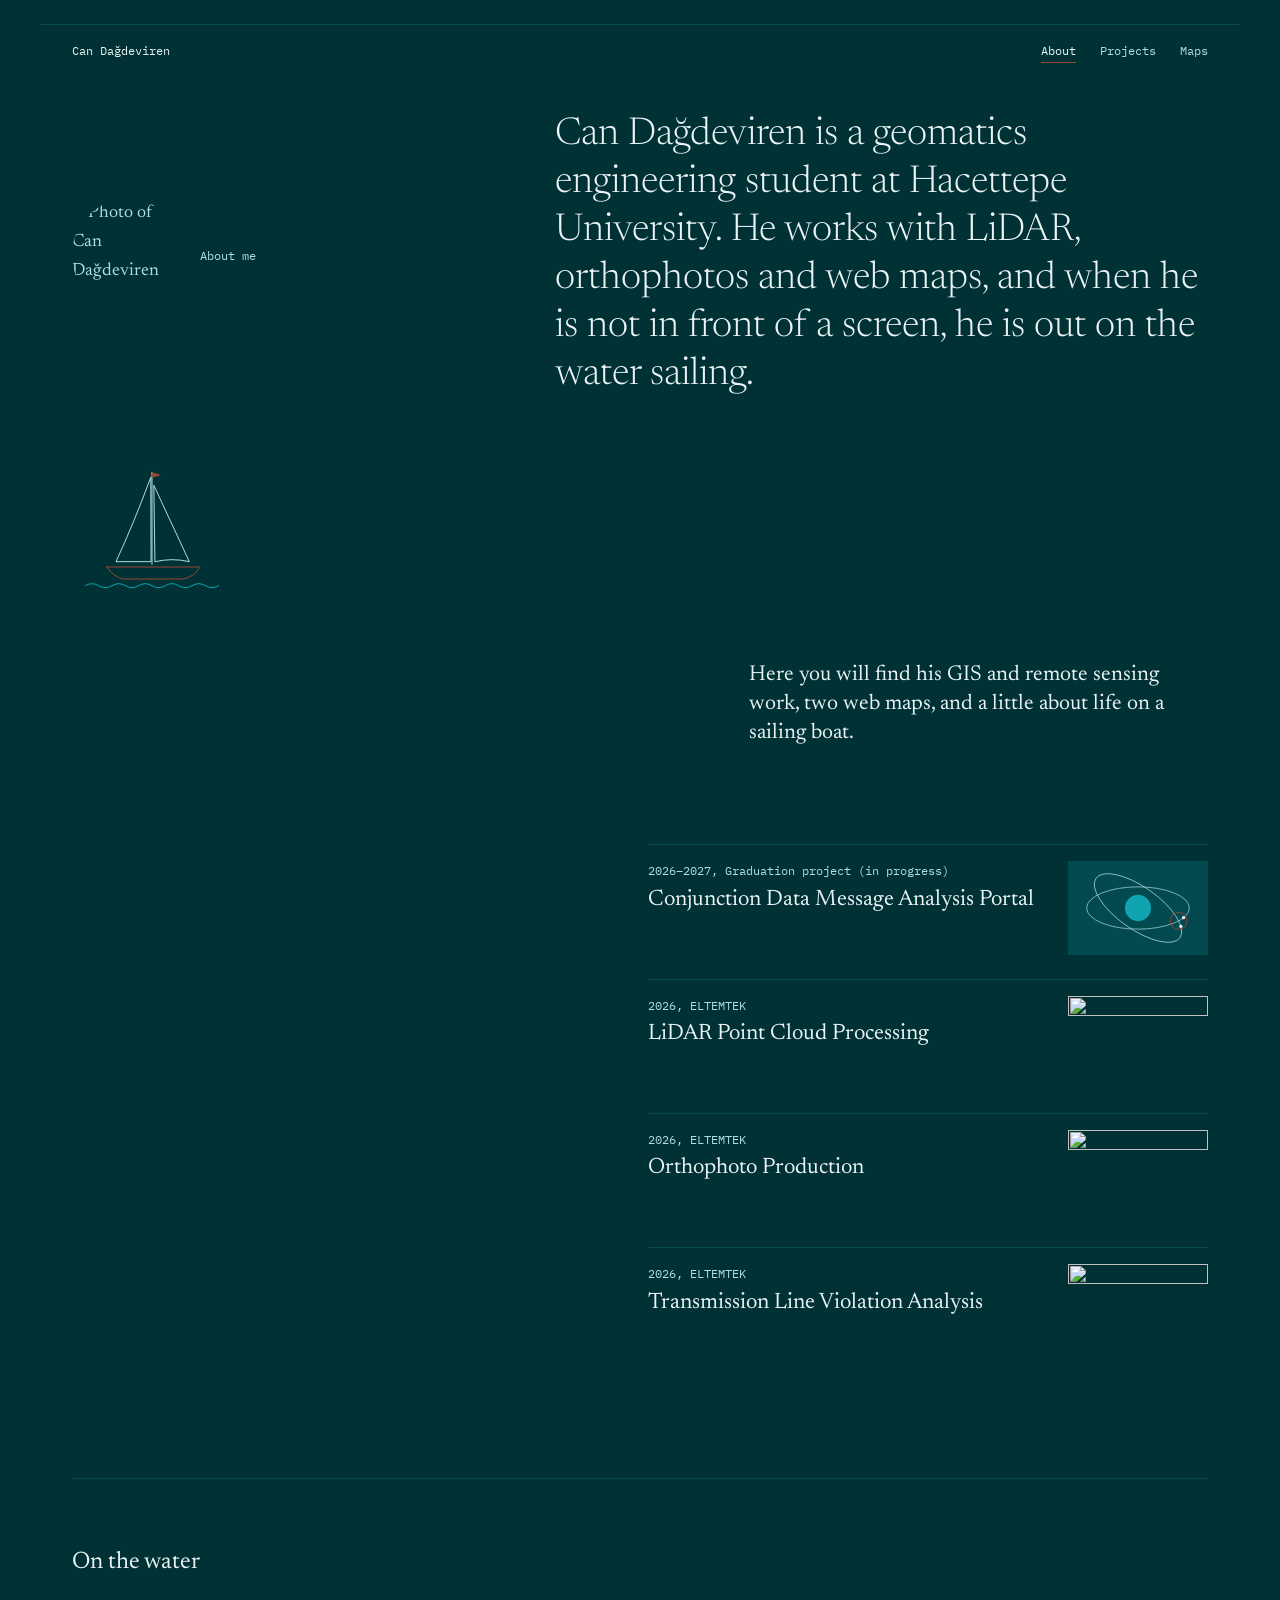
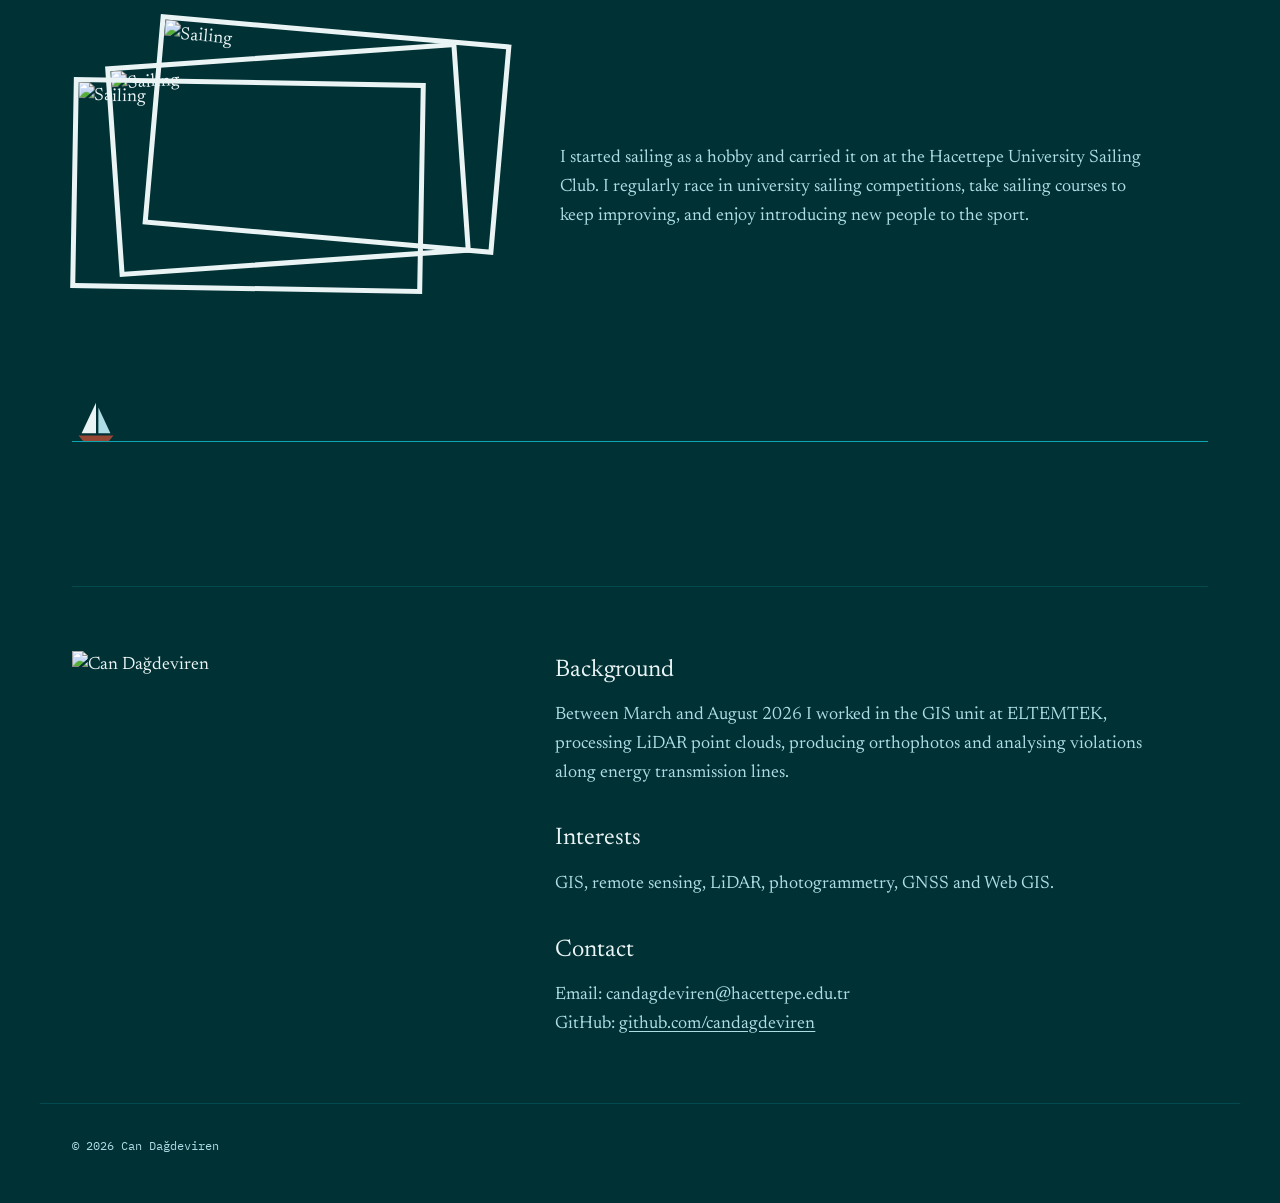
==== index.html @ e2481295 "final touches" ====
<!DOCTYPE html>
<html lang="en">
<head>
  <meta charset="UTF-8">
  <meta name="viewport" content="width=device-width, initial-scale=1.0">
  <title>Can Dağdeviren</title>
  <link rel="preconnect" href="https://fonts.googleapis.com">
  <link rel="preconnect" href="https://fonts.gstatic.com" crossorigin>
  <link href="https://fonts.googleapis.com/css2?family=IBM+Plex+Mono&family=Newsreader:opsz,wght@6..72,200..800&display=swap" rel="stylesheet">
  <link rel="stylesheet" href="css/style.css">
</head>
<body>
  <header class="site-header">
    <a href="index.html" class="logo">Can Dağdeviren</a>
    <nav>
      <a href="index.html" class="active">About</a>
      <a href="projects.html">Projects</a>
      <a href="maps.html">Maps</a>
    </nav>
  </header>

  <main>
    <section class="intro">
      <h1 class="statement">Can Dağdeviren is a geomatics engineering student at Hacettepe
        University. He works with LiDAR, orthophotos and web maps, and when he is not
        in front of a screen, he is out on the water sailing.</h1>

      <a href="#background" class="intro-avatar">
        <img src="images/me.jpg" alt="Photo of Can Dağdeviren">
        <span class="label">About me</span>
      </a>

      <a href="#sailing" class="intro-sail" aria-label="Go to On the water">
        <svg viewBox="0 0 240 200" aria-hidden="true">
          <g fill="none" stroke="#AFDDE5" stroke-width="1.5" stroke-linejoin="round" stroke-linecap="round">
            <line x1="120" y1="14" x2="120" y2="152"/>
            <path d="M118 22 Q 92 92 66 148 L118 148 Z"/>
            <path d="M123 34 L176 148 Q 150 142 125 148 Z"/>
            <path d="M52 156 H192 Q 182 172 166 174 H76 Q 62 170 52 156 Z" stroke="#964734"/>
            <path d="M20 184 q 10 -6 20 0 t 20 0 t 20 0 t 20 0 t 20 0 t 20 0 t 20 0 t 20 0 t 20 0 t 20 0" stroke="#0FA4AF"/>
          </g>
          <path d="M120 14 L134 18 L120 22 Z" fill="#964734"/>
        </svg>
      </a>

      <p class="intro-note">Here you will find his GIS and remote sensing work,
        two web maps, and a little about life on a sailing boat.</p>
    </section>

    <section class="work">
      <a href="projects.html" class="work-item">
        <div>
          <p class="label">2026–2027, Graduation project (in progress)</p>
          <h3>Conjunction Data Message Analysis Portal</h3>
        </div>
        <img src="images/cdm.svg" alt="">
      </a>
      <a href="projects.html" class="work-item">
        <div>
          <p class="label">2026, ELTEMTEK</p>
          <h3>LiDAR Point Cloud Processing</h3>
        </div>
        <img src="images/lidar.jpg" alt="">
      </a>
      <a href="projects.html" class="work-item">
        <div>
          <p class="label">2026, ELTEMTEK</p>
          <h3>Orthophoto Production</h3>
        </div>
        <img src="images/ortho.jpg" alt="">
      </a>
      <a href="projects.html" class="work-item">
        <div>
          <p class="label">2026, ELTEMTEK</p>
          <h3>Transmission Line Violation Analysis</h3>
        </div>
        <img src="images/violation.jpg" alt="">
      </a>
    </section>

    <section class="sailing" id="sailing">
      <h2>On the water</h2>
      <div class="sailing-row">
        <div class="photo-stack">
          <img src="images/yelken-3.jpg" alt="Sailing" tabindex="0">
          <img src="images/yelken-2.jpg" alt="Sailing" tabindex="0">
          <img src="images/sail-1.jpg" alt="Sailing" tabindex="0">
        </div>
        <p>I started sailing as a hobby and carried it on at the Hacettepe University
           Sailing Club. I regularly race in university sailing competitions, take
           sailing courses to keep improving, and enjoy introducing new people to the sport.</p>
      </div>
      <div class="waterline" aria-hidden="true">
        <div class="boat">
          <svg viewBox="0 0 60 60">
            <path d="M30 6 L30 44 L12 44 Z" fill="#EAF4F4"/>
            <path d="M33 12 L33 44 L48 44 Z" fill="#AFDDE5"/>
            <path d="M8 47 H52 L46 54 H14 Z" fill="#964734"/>
          </svg>
        </div>
      </div>
    </section>

    <section class="about" id="about">
      <img src="images/me.jpg" alt="Can Dağdeviren" class="about-photo">
      <div class="about-text">
        <div id="background">
          <h2>Background</h2>
          <p>Between March and August 2026 I worked in the GIS unit at ELTEMTEK,
             processing LiDAR point clouds, producing orthophotos and analysing
             violations along energy transmission lines.</p>
        </div>
        <div>
          <h2>Interests</h2>
          <p>GIS, remote sensing, LiDAR, photogrammetry, GNSS and Web GIS.</p>
        </div>
        <div>
          <h2>Contact</h2>
          <p>Email: candagdeviren@hacettepe.edu.tr<br>
             GitHub: <a href="https://github.com/candagdeviren">github.com/candagdeviren</a></p>
        </div>
      </div>
    </section>
  </main>

  <footer>© 2026 Can Dağdeviren</footer>
</body>
</html>
---- css/style.css ----
:root {
  html { scroll-behavior: smooth; }
  --sea: #003135;
  --rule: #024950;
  --foam: #EAF4F4;
  --spray: #AFDDE5;
  --lagoon: #0FA4AF;
  --hull: #964734;
  --serif: "Newsreader", Georgia, serif;
  --mono: "IBM Plex Mono", ui-monospace, monospace;
}

* { box-sizing: border-box; margin: 0; padding: 0; }
body { background: var(--sea); color: var(--foam); font-family: var(--serif); font-size: 1.125rem; line-height: 1.6; }
img { display: block; max-width: 100%; }
a { color: var(--spray); text-underline-offset: 3px; }
a:hover { color: var(--lagoon); }
:focus-visible { outline: 2px solid var(--lagoon); outline-offset: 3px; }

/* Ortak kenar boşlukları */
.site-header, main, footer { max-width: 1200px; margin: 0 auto; padding-inline: 2rem; }

/* Header */
.site-header {
  display: flex; justify-content: space-between; margin-top: 1.5rem; padding-block: 1rem;
  border-top: 1px solid var(--rule); font-family: var(--mono); font-size: 0.75rem;
}
.logo { color: var(--foam); text-decoration: none; }
.site-header nav { display: flex; gap: 1.5rem; }
.site-header nav a { color: var(--spray); text-decoration: none; padding-bottom: 2px; border-bottom: 1px solid transparent; }
.site-header nav a:hover { color: var(--foam); }
.site-header nav a.active { color: var(--foam); border-bottom-color: var(--hull); }

/* Yazı */
h1 { font-weight: 300; font-size: clamp(2rem, 4vw, 3rem); line-height: 1.15; margin: 3rem 0 2rem; }
h2 { font-weight: 400; font-size: 1.5rem; margin-bottom: 0.75rem; }
h3 { font-weight: 400; }
.label { font-family: var(--mono); font-size: 0.75rem; color: var(--spray); }

/* Açılış ekranı */
.intro {
  display: grid; grid-template-columns: repeat(12, 1fr); column-gap: 1.5rem; row-gap: 4rem;
  min-height: 85vh; padding-block: 2rem 6rem;
}
.statement { grid-column: 6 / 13; grid-row: 1; margin: 0; font-size: clamp(1.6rem, 3vw, 2.4rem); line-height: 1.25; }
.intro-photo { grid-column: 1 / 5; grid-row: 2; width: 100%; aspect-ratio: 5 / 3; object-fit: cover; }
.intro-note { grid-column: 8 / 13; grid-row: 3; font-size: 1.35rem; line-height: 1.35; }
.intro-avatar { grid-column: 1 / 5; grid-row: 1; justify-self: start; display: inline-flex; align-items: center; gap: 1rem; text-decoration: none; }
.intro-avatar img { width: 112px; aspect-ratio: 1; border-radius: 50%; object-fit: cover; object-position: 50% 30%; transition: transform 0.3s ease; }
.intro-avatar:hover img { transform: scale(1.06); }.intro-sail { grid-column: 1 / 5; grid-row: 2; align-self: end; justify-self: start; display: block; width: 100%; max-width: 160px; }
.intro-sail svg { display: block; width: 100%; transform-origin: 50% 90%; transition: transform 0.4s ease; }
.intro-sail:hover svg { transform: rotate(-4deg); }
#sailing { scroll-margin-top: 2rem; }
#about { scroll-margin-top: 2rem; }

/* Proje listesi */
.work { max-width: 560px; margin-left: auto; padding-bottom: 6rem; }
.work-item {
  display: grid; grid-template-columns: 1fr 140px; gap: 1.5rem; padding-block: 1rem 1.5rem;
  border-top: 1px solid var(--rule); color: var(--foam); text-decoration: none;
}
.work-item h3 { font-size: 1.4rem; line-height: 1.2; margin-top: 0.4rem; }
.work-item img { width: 140px; aspect-ratio: 3 / 2; object-fit: cover; }
.work-item:hover h3 { color: var(--lagoon); }

/* Yelken bölümü ve animasyon */
.sailing { padding-block: 4rem 6rem; border-top: 1px solid var(--rule); }
.sailing p { max-width: 60ch; color: var(--spray); }
.waterline { position: relative; height: 64px; margin: 2rem 0 3rem; border-bottom: 1px solid var(--lagoon); overflow: hidden; }
.boat { position: absolute; bottom: -5px; left: 0; width: 48px; animation: sail 45s linear infinite; }
.boat svg { display: block; transform-origin: 50% 90%; animation: bob 3s ease-in-out infinite; }
@keyframes sail { from { left: -60px; } to { left: 100%; } }
@keyframes bob {
  0%, 100% { transform: rotate(-3deg); }
  50%      { transform: rotate(3deg) translateY(2px); }
}

/* Hakkımda */
.about { display: grid; grid-template-columns: repeat(12, 1fr); column-gap: 1.5rem; padding-block: 4rem; border-top: 1px solid var(--rule); }
.about-photo { grid-column: 1 / 4; width: 100%; aspect-ratio: 3 / 4; object-fit: cover; }
.about-text { grid-column: 6 / 13; display: grid; gap: 2rem; }
.about-text p { color: var(--spray); max-width: 60ch; }

footer { padding-block: 2rem 3rem; border-top: 1px solid var(--rule); font-family: var(--mono); font-size: 0.75rem; color: var(--spray); }

/* Projeler tablosu */
.table-wrap { overflow-x: auto; }
table { width: 100%; border-collapse: collapse; }
th { text-align: left; font-family: var(--mono); font-size: 0.75rem; font-weight: 400; color: var(--spray); padding: 0.75rem; border-bottom: 1px solid var(--spray); }
td { padding: 1.25rem 0.75rem; border-bottom: 1px solid var(--rule); vertical-align: top; }
td img { width: 180px; aspect-ratio: 3 / 2; object-fit: cover; }

/* Haritalar */
.map { width: 100%; height: 420px; border: 1px solid var(--rule); margin-bottom: 3rem; }

/* Hareket azaltma */
@media (prefers-reduced-motion: reduce) {
  .boat, .boat svg { animation: none; }
  .boat { left: 10%; }
}
.photo-stack { position: relative; width: 100%; max-width: 440px; aspect-ratio: 5 / 3.6; }.photo-stack img {
.sailing-row { display: grid; grid-template-columns: minmax(0, 440px) 1fr; gap: 10rem; align-items: center; margin-top: 3rem; }  position: absolute; width: 80%; aspect-ratio: 5 / 3; object-fit: cover;
  border: 5px solid var(--foam); cursor: pointer;
  transition: transform 0.3s ease;
}
.photo-stack img:nth-child(1) { top: 0;   left: 18%; transform: rotate(5deg); }
.photo-stack img:nth-child(2) { top: 8%;  left: 9%;  transform: rotate(-4deg); }
.photo-stack img:nth-child(3) { top: 16%; left: 0;   transform: rotate(1deg); }
.photo-stack img:hover,
.photo-stack img:focus-visible { z-index: 10; transform: rotate(0deg) scale(1.05); }
.photo-stack { position: relative; width: 100%; max-width: 440px; aspect-ratio: 5 / 3.6; }
.sailing-row { display: grid; grid-template-columns: minmax(0, 440px) 1fr; gap: 3rem; align-items: center; margin-top: 3rem; }
/* ...photo-stack img kuralları... */

@media (prefers-reduced-motion: reduce) {
  .boat, .boat svg { animation: none; }
  .boat { left: 10%; }  
  html { scroll-behavior: auto; }
}
  

.sailing-row { display: grid; grid-template-columns: minmax(0, 440px) 1fr; gap: 3rem; align-items: center; margin-top: 3rem; }

@media (max-width: 760px) {
  .sailing-row { grid-template-columns: 1fr; }
  .site-header { flex-direction: column; gap: 0.75rem; }
  .intro, .about { grid-template-columns: 1fr; row-gap: 2.5rem; min-height: 0; }
  .statement, .intro-photo, .intro-note, .about-photo, .about-text { grid-column: 1; grid-row: auto; }
  .work-item { grid-template-columns: 1fr 100px; }
  .work-item img { width: 100px; }
  .sailing-row { grid-template-columns: 1fr; }
    .intro-avatar { grid-column: 1; grid-row: auto; }
      .intro-sail { grid-column: 1; grid-row: auto; max-width: 160px; }
}
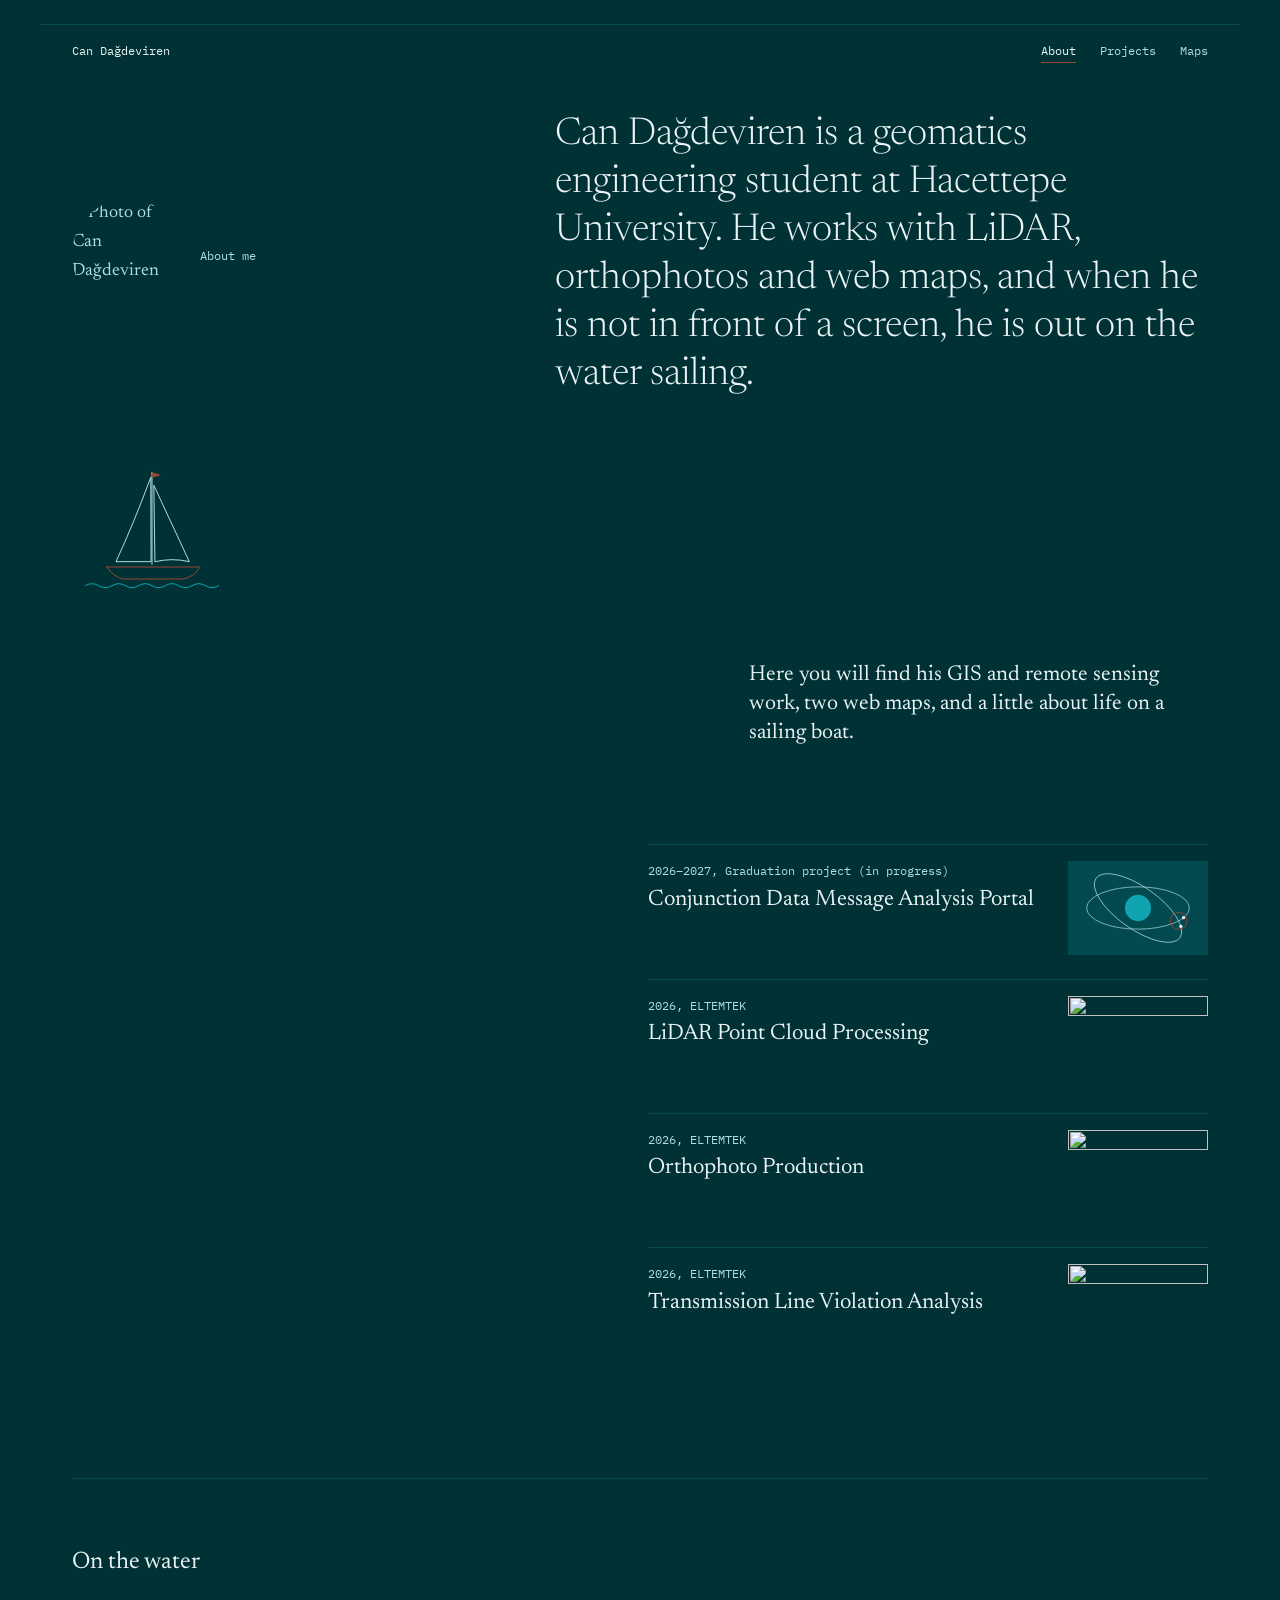
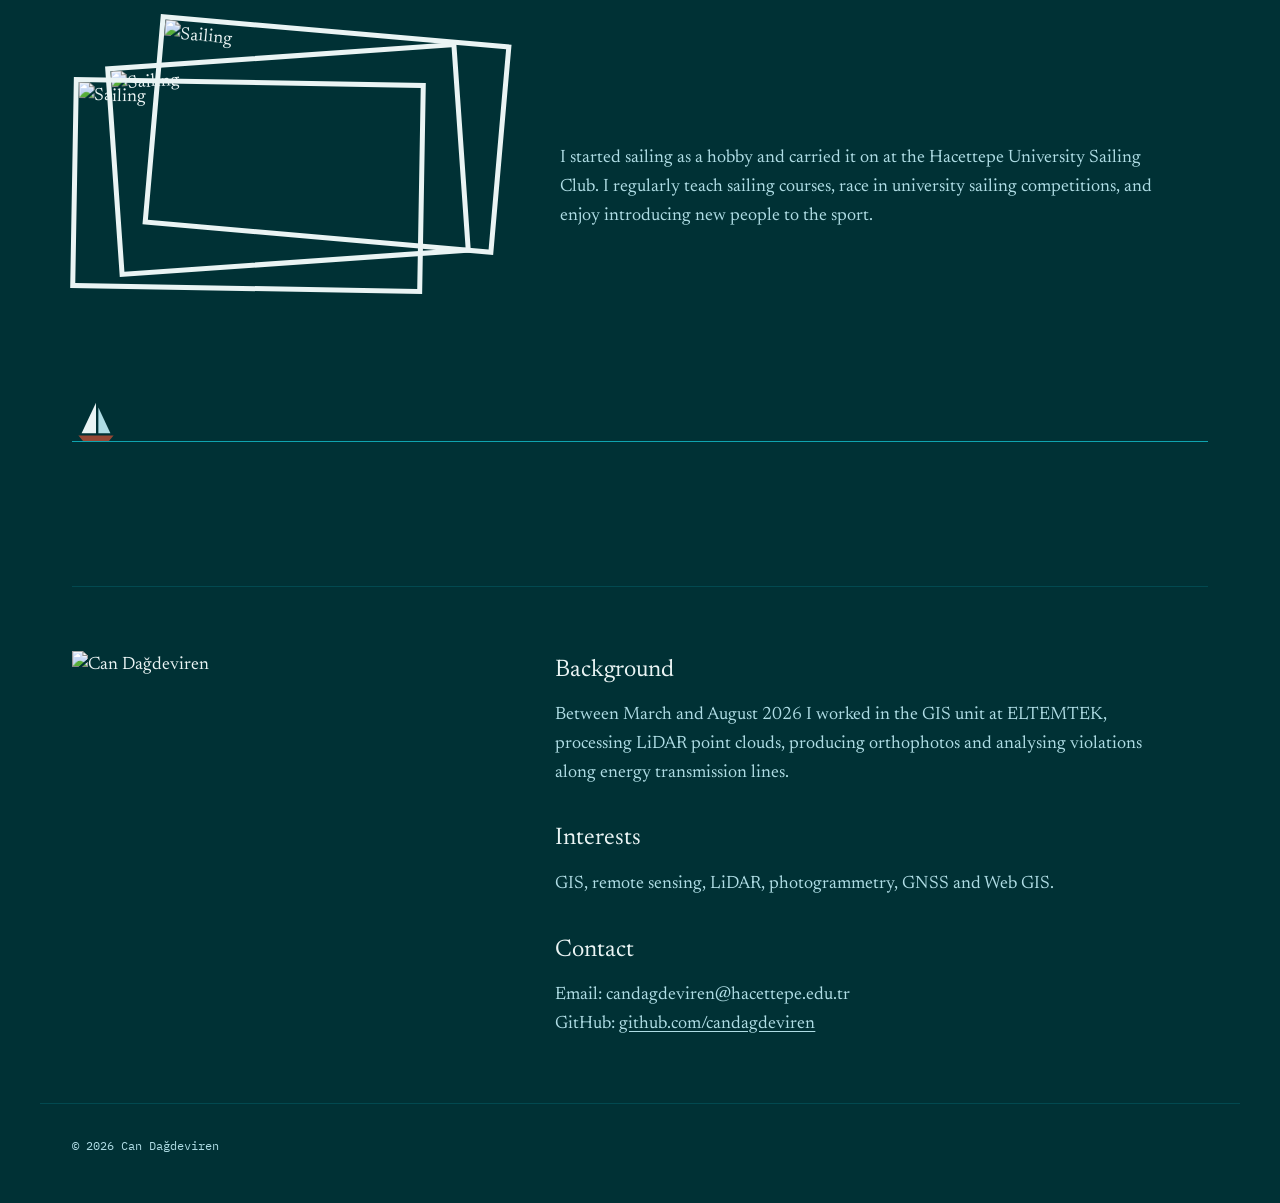
==== commit 50a1f1a8: "." ====
--- a/index.html
+++ b/index.html
@@ -87,8 +87,8 @@
           <img src="images/sail-1.jpg" alt="Sailing" tabindex="0">
         </div>
         <p>I started sailing as a hobby and carried it on at the Hacettepe University
-           Sailing Club. I regularly race in university sailing competitions, take
-           sailing courses to keep improving, and enjoy introducing new people to the sport.</p>
+           Sailing Club. I regularly teach sailing courses, race in university sailing competitions,
+          and enjoy introducing new people to the sport.</p>
       </div>
       <div class="waterline" aria-hidden="true">
         <div class="boat">
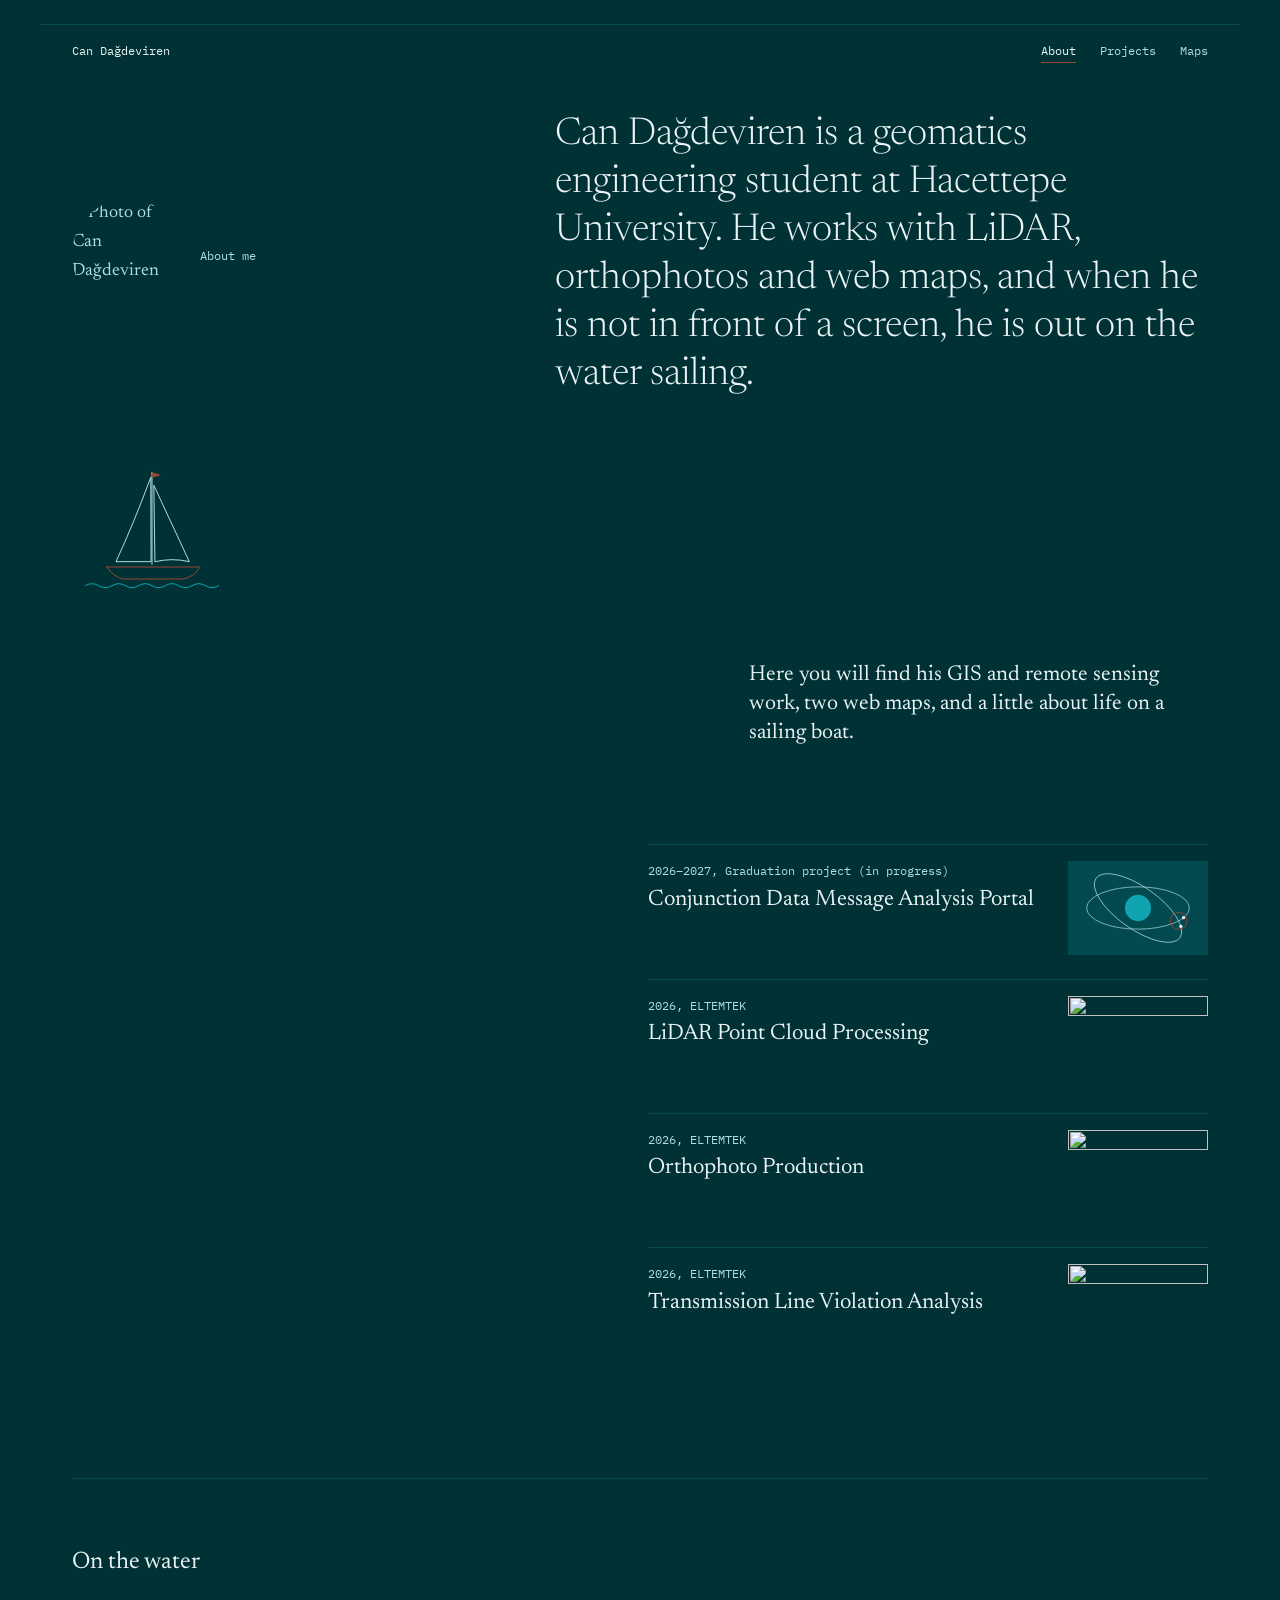
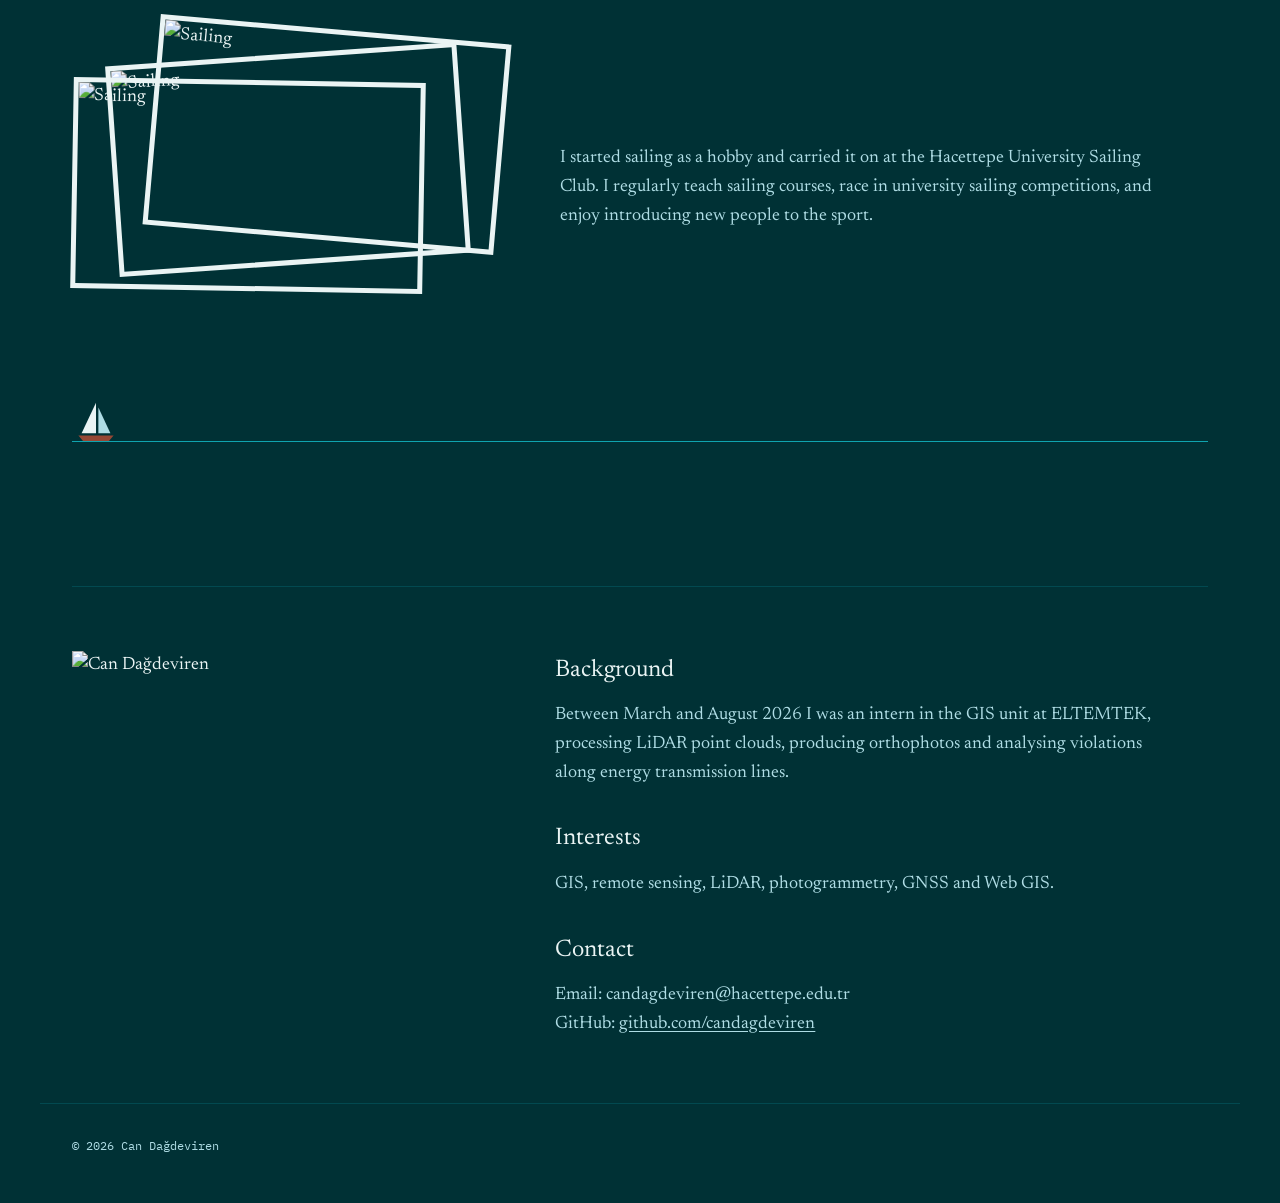
==== commit 8b58d428: "intern" ====
--- a/index.html
+++ b/index.html
@@ -106,7 +106,7 @@
       <div class="about-text">
         <div id="background">
           <h2>Background</h2>
-          <p>Between March and August 2026 I worked in the GIS unit at ELTEMTEK,
+          <p>Between March and August 2026 I  was an intern in the GIS unit at ELTEMTEK,
              processing LiDAR point clouds, producing orthophotos and analysing
              violations along energy transmission lines.</p>
         </div>
